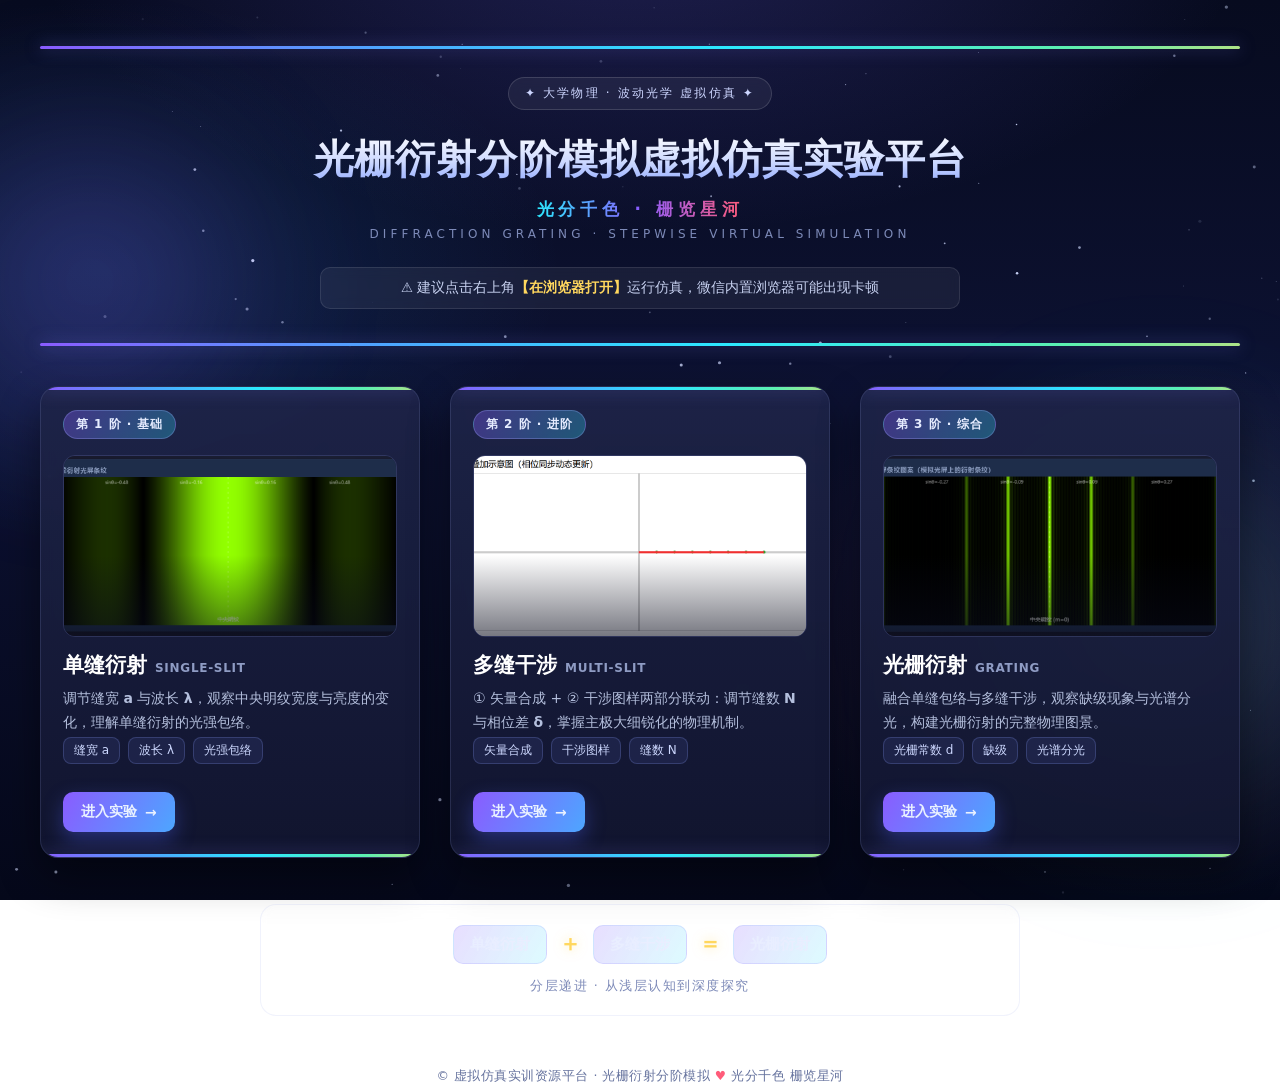
==== sim/index.html @ 60700ded "光栅衍射数字化学习平台：首页/核心知识/虚拟仿真/实验/自制光谱仪/评论区" ====
<!DOCTYPE html>
<html lang="zh-CN">
<head>
<meta charset="UTF-8">
<meta name="viewport" content="width=device-width, initial-scale=1.0">
<title>光栅衍射分阶模拟虚拟仿真实验平台 · 光分千色 栅览星河</title>
<style>
:root{
    --bg0:#070b1f;
    --bg1:#0d1233;
    --bg2:#1b1f4b;
    --ink:#eef1ff;
    --ink-dim:#9aa6d6;
    --violet:#8a5cff;
    --blue:#4da6ff;
    --cyan:#2ce8ff;
    --green:#5cf0b0;
    --yellow:#ffd75e;
    --orange:#ff9a4d;
    --red:#ff5c7a;
}

*{
    margin:0;
    padding:0;
    box-sizing:border-box;
    font-family:"Microsoft YaHei","PingFang SC",system-ui,sans-serif;
}

html,body{
    height:100%;
}

body{
    min-height:100vh;
    color:var(--ink);
    background:
        radial-gradient(ellipse 80% 60% at 50% -10%, rgba(90,80,200,.30), transparent 60%),
        radial-gradient(ellipse 60% 50% at 8% 30%, rgba(46,166,255,.14), transparent 60%),
        radial-gradient(ellipse 60% 50% at 92% 70%, rgba(255,92,122,.10), transparent 60%),
        linear-gradient(180deg,var(--bg0),var(--bg1) 45%,#05081a);
    background-attachment:fixed;
    overflow-x:hidden;
    padding:46px 20px 40px;
    position:relative;
}

/* 星空画布 */
#stars{
    position:fixed;
    inset:0;
    width:100%;
    height:100%;
    z-index:0;
    pointer-events:none;
}

/* 星云光斑 */
.nebula{
    position:fixed;
    border-radius:50%;
    filter:blur(70px);
    opacity:.5;
    z-index:0;
    pointer-events:none;
    animation:drift 18s ease-in-out infinite alternate;
}
.nebula-1{
    width:420px;height:420px;
    left:-120px;top:8%;
    background:radial-gradient(circle, rgba(138,92,255,.55), transparent 70%);
}
.nebula-2{
    width:520px;height:520px;
    right:-140px;bottom:2%;
    background:radial-gradient(circle, rgba(44,232,255,.40), transparent 70%);
    animation-delay:-9s;
}
@keyframes drift{
    from{transform:translate(0,0) scale(1);}
    to{transform:translate(40px,-30px) scale(1.08);}
}

.container{
    max-width:1200px;
    margin:0 auto;
    position:relative;
    z-index:2;
}

/* ============ 光谱分割线（上下分割线） ============ */
.spectrum-line{
    height:3px;
    border-radius:3px;
    background:linear-gradient(90deg,
        var(--violet),var(--blue),var(--cyan),var(--green),
        var(--yellow),var(--orange),var(--red),var(--violet));
    background-size:200% 100%;
    animation:flow 8s linear infinite;
    box-shadow:0 0 16px rgba(130,130,255,.50);
    position:relative;
}
@keyframes flow{
    from{background-position:0 0;}
    to{background-position:200% 0;}
}

/* ============ 页头 ============ */
.site-badge{
    display:inline-block;
    font-size:12px;
    letter-spacing:.18em;
    color:#cdd6ff;
    background:rgba(255,255,255,.06);
    border:1px solid rgba(255,255,255,.14);
    padding:7px 16px;
    border-radius:999px;
    backdrop-filter:blur(6px);
    margin-bottom:22px;
}

h1{
    text-align:center;
    font-size:clamp(24px,4.6vw,40px);
    font-weight:800;
    letter-spacing:.02em;
    line-height:1.35;
    background:linear-gradient(180deg,#ffffff, #cdd9ff 55%, #8fa8ff);
    -webkit-background-clip:text;
    background-clip:text;
    -webkit-text-fill-color:transparent;
    margin-bottom:12px;
}

.sub-title{
    text-align:center;
    font-size:17px;
    letter-spacing:.28em;
    color:#cfe0ff;
    margin-bottom:6px;
}
.sub-title .poem{
    font-weight:700;
    background:linear-gradient(90deg,var(--cyan),var(--violet),var(--red));
    -webkit-background-clip:text;
    background-clip:text;
    -webkit-text-fill-color:transparent;
}
.sub-title .en{
    display:block;
    font-size:12px;
    letter-spacing:.34em;
    color:#7d8ab8;
    margin-top:6px;
    text-transform:uppercase;
}

.tip-info{
    max-width:640px;
    margin:26px auto 0;
    background:rgba(255,255,255,.06);
    color:#c7d1f0;
    padding:11px 18px;
    border-radius:10px;
    text-align:center;
    font-size:13.5px;
    border:1px solid rgba(255,255,255,.10);
    backdrop-filter:blur(6px);
}
.tip-info b{color:#ffd75e;}

/* 头部分割线：标题上、下各一条 */
.head-line-top{margin-bottom:28px;}
.head-line-bottom{margin:34px auto 40px;}

/* ============ 三板块卡片 ============ */
.grid-box{
    display:grid;
    grid-template-columns:repeat(auto-fit,minmax(280px,1fr));
    gap:30px;
}

.card{
    position:relative;
    background:linear-gradient(180deg, rgba(30,36,72,.92), rgba(18,22,48,.94));
    border:1px solid rgba(150,160,230,.16);
    border-radius:18px;
    overflow:hidden;
    box-shadow:0 18px 40px rgba(0,0,0,.45);
    transition:transform .35s cubic-bezier(.2,.7,.3,1), box-shadow .35s, border-color .35s;
    backdrop-filter:blur(8px);
    display:flex;
    flex-direction:column;
}

.card:hover{
    transform:translateY(-10px);
    border-color:rgba(150,170,255,.55);
    box-shadow:0 30px 60px rgba(30,40,120,.55), 0 0 0 1px rgba(140,160,255,.12);
}

/* 卡片上、下分割线 */
.card-line-top{border-radius:0 0 3px 3px;}
.card-line-bottom{
    border-radius:3px 3px 0 0;
    margin-top:auto;
}

.card-body{
    padding:20px 22px 22px;
    display:flex;
    flex-direction:column;
    gap:14px;
    flex:1;
}

.step-badge{
    align-self:flex-start;
    font-size:12px;
    font-weight:700;
    letter-spacing:.08em;
    color:#e6ecff;
    padding:5px 12px;
    border-radius:999px;
    background:linear-gradient(120deg, rgba(138,92,255,.35), rgba(44,232,255,.28));
    border:1px solid rgba(160,170,255,.30);
    margin-bottom:2px;
}

.img-wrap{
    border-radius:12px;
    overflow:hidden;
    position:relative;
    border:1px solid rgba(150,160,230,.18);
}
.img-wrap::after{
    content:"";
    position:absolute;
    inset:0;
    background:linear-gradient(180deg, transparent 55%, rgba(8,10,26,.55));
    pointer-events:none;
}
.card-img{
    width:100%;
    height:180px;
    object-fit:cover;
    display:block;
    transition:transform .6s cubic-bezier(.2,.7,.3,1);
}
.card:hover .card-img{transform:scale(1.08);}

.card-content h3{
    font-size:21px;
    font-weight:800;
    color:#fff;
    margin-bottom:8px;
}
.card-content h3 .cn{display:inline-block;}
.card-content .en-tag{
    font-size:12px;
    color:#8f9cc4;
    letter-spacing:.06em;
    margin-left:8px;
    font-weight:600;
    text-transform:uppercase;
}

.card-content p{
    font-size:14px;
    color:#b4bfdd;
    line-height:1.7;
}

.tags{
    display:flex;
    flex-wrap:wrap;
    gap:8px;
    margin-top:2px;
}
.tags span{
    font-size:12px;
    color:#cdd8ff;
    background:rgba(120,140,255,.10);
    border:1px solid rgba(140,160,255,.22);
    padding:4px 10px;
    border-radius:8px;
}

.enter{
    margin-top:14px;
    display:inline-flex;
    align-items:center;
    gap:8px;
    font-size:14px;
    font-weight:700;
    color:#eaf2ff;
    background:linear-gradient(120deg,var(--violet),var(--blue));
    padding:11px 18px;
    border-radius:10px;
    text-decoration:none;
    width:fit-content;
    transition:transform .25s, box-shadow .25s, filter .25s;
    box-shadow:0 8px 20px rgba(80,100,255,.35);
}
.enter:hover{
    transform:translateX(4px);
    filter:brightness(1.1);
    box-shadow:0 12px 26px rgba(90,110,255,.5);
}
.enter .arrow{transition:transform .25s;}
.enter:hover .arrow{transform:translateX(3px);}

/* ============ 递进公式条 ============ */
.path{
    margin:46px auto 0;
    max-width:760px;
    display:flex;
    align-items:center;
    justify-content:center;
    flex-wrap:wrap;
    gap:12px;
    padding:20px 22px;
    border-radius:16px;
    background:rgba(255,255,255,.045);
    border:1px solid rgba(150,160,230,.14);
    backdrop-filter:blur(6px);
}
.path .node{
    font-size:15px;
    font-weight:700;
    color:#e9eeff;
    padding:9px 16px;
    border-radius:10px;
    background:linear-gradient(120deg, rgba(138,92,255,.20), rgba(44,232,255,.16));
    border:1px solid rgba(160,170,255,.26);
    white-space:nowrap;
}
.path .op{
    font-size:22px;
    font-weight:800;
    color:#ffd75e;
    text-shadow:0 0 12px rgba(255,215,94,.55);
}
.path .hint{
    flex-basis:100%;
    text-align:center;
    font-size:12.5px;
    letter-spacing:.12em;
    color:#7d8ab8;
    margin-top:2px;
}

footer{
    margin-top:52px;
    text-align:center;
    color:#66739e;
    font-size:12.5px;
    letter-spacing:.04em;
}
footer .heart{color:var(--red);}

@media (max-width:600px){
    body{padding:30px 14px 32px;}
    .site-badge{font-size:11px;letter-spacing:.12em;padding:6px 13px;}
    h1{letter-spacing:0;line-height:1.45;}
    h1 .mbr{display:block;}
    .sub-title{font-size:15px;letter-spacing:.16em;}
    .sub-title .en{letter-spacing:.22em;}
    .grid-box{gap:20px;}
    .card-img{height:160px;}
    .card-content h3{font-size:19px;}
    .path{padding:16px 12px;gap:8px;}
    .path .node{font-size:13px;padding:8px 12px;}
    .path .op{font-size:18px;}
    .tip-info{font-size:12.5px;padding:10px 14px;}
}
</style>
</head>
<body>
<canvas id="stars"></canvas>
<div class="nebula nebula-1"></div>
<div class="nebula nebula-2"></div>

<div class="container">

    <!-- 页头上分割线 -->
    <div class="spectrum-line head-line-top"></div>

    <header>
        <div style="text-align:center;"><span class="site-badge">✦ 大学物理 · 波动光学 虚拟仿真 ✦</span></div>
        <h1>光栅衍射分阶模拟<span class="mbr">虚拟仿真实验平台</span></h1>
        <p class="sub-title">
            <span class="poem">光分千色 · 栅览星河</span>
            <span class="en">Diffraction Grating · Stepwise Virtual Simulation</span>
        </p>
        <div class="tip-info">
            ⚠️ 建议点击右上角<b>【在浏览器打开】</b>运行仿真，微信内置浏览器可能出现卡顿
        </div>
    </header>

    <!-- 页头下分割线 -->
    <div class="spectrum-line head-line-bottom"></div>

    <div class="grid-box">

        <!-- 仿真 1 · 单缝衍射 -->
        <div class="card">
            <div class="spectrum-line card-line-top"></div>
            <div class="card-body">
                <span class="step-badge">第 1 阶 · 基础</span>
                <div class="img-wrap">
                    <img class="card-img" src="assets/preview/sim1.jpg" alt="单缝衍射预览">
                </div>
                <div class="card-content">
                    <h3><span class="cn">单缝衍射</span><span class="en-tag">Single-slit</span></h3>
                    <p>调节缝宽 <b>a</b> 与波长 <b>λ</b>，观察中央明纹宽度与亮度的变化，理解单缝衍射的光强包络。</p>
                    <div class="tags">
                        <span>缝宽 a</span><span>波长 λ</span><span>光强包络</span>
                    </div>
                </div>
                <a class="enter" href="./sim1/index.html" target="_blank">进入实验 <span class="arrow">→</span></a>
            </div>
            <div class="spectrum-line card-line-bottom"></div>
        </div>

        <!-- 仿真 2 · 多缝干涉 -->
        <div class="card">
            <div class="spectrum-line card-line-top"></div>
            <div class="card-body">
                <span class="step-badge">第 2 阶 · 进阶</span>
                <div class="img-wrap">
                    <img class="card-img" src="assets/preview/sim2.jpg" alt="多缝干涉预览">
                </div>
                <div class="card-content">
                    <h3><span class="cn">多缝干涉</span><span class="en-tag">Multi-slit</span></h3>
                    <p>① 矢量合成 + ② 干涉图样两部分联动：调节缝数 <b>N</b> 与相位差 <b>δ</b>，掌握主极大细锐化的物理机制。</p>
                    <div class="tags">
                        <span>矢量合成</span><span>干涉图样</span><span>缝数 N</span>
                    </div>
                </div>
                <a class="enter" href="./sim2/index.html" target="_blank">进入实验 <span class="arrow">→</span></a>
            </div>
            <div class="spectrum-line card-line-bottom"></div>
        </div>

        <!-- 仿真 3 · 光栅衍射 -->
        <div class="card">
            <div class="spectrum-line card-line-top"></div>
            <div class="card-body">
                <span class="step-badge">第 3 阶 · 综合</span>
                <div class="img-wrap">
                    <img class="card-img" src="assets/preview/sim3.jpg" alt="光栅衍射预览">
                </div>
                <div class="card-content">
                    <h3><span class="cn">光栅衍射</span><span class="en-tag">Grating</span></h3>
                    <p>融合单缝包络与多缝干涉，观察缺级现象与光谱分光，构建光栅衍射的完整物理图景。</p>
                    <div class="tags">
                        <span>光栅常数 d</span><span>缺级</span><span>光谱分光</span>
                    </div>
                </div>
                <a class="enter" href="./sim3/index.html" target="_blank">进入实验 <span class="arrow">→</span></a>
            </div>
            <div class="spectrum-line card-line-bottom"></div>
        </div>

    </div>

    <!-- 阶梯递进公式 -->
    <div class="path">
        <span class="node">单缝衍射</span>
        <span class="op">＋</span>
        <span class="node">多缝干涉</span>
        <span class="op">＝</span>
        <span class="node">光栅衍射</span>
        <span class="hint">分层递进 · 从浅层认知到深度探究</span>
    </div>

    <footer>
        © 虚拟仿真实训资源平台 · 光栅衍射分阶模拟 <span class="heart">♥</span> 光分千色 栅览星河
    </footer>
</div>

<script>
(function(){
    const canvas = document.getElementById('stars');
    const ctx = canvas.getContext('2d');
    let stars = [];
    let w = 0, h = 0, dpr = Math.min(window.devicePixelRatio || 1, 2);

    function resize(){
        w = canvas.clientWidth = window.innerWidth;
        h = canvas.clientHeight = window.innerHeight;
        canvas.width = w * dpr;
        canvas.height = h * dpr;
        ctx.setTransform(dpr,0,0,dpr,0,0);
        makeStars();
    }

    function makeStars(){
        stars = [];
        const count = Math.min(220, Math.floor(w * h / 9000));
        for(let i=0;i<count;i++){
            stars.push({
                x:Math.random()*w,
                y:Math.random()*h,
                r:Math.random()*1.4 + 0.3,
                base:Math.random()*0.5 + 0.25,
                speed:Math.random()*0.02 + 0.004,
                phase:Math.random()*Math.PI*2
            });
        }
    }

    let t = 0;
    function draw(){
        ctx.clearRect(0,0,w,h);
        t += 0.016;
        for(let i=0;i<stars.length;i++){
            const s = stars[i];
            const a = s.base + Math.sin(t*s.speed + s.phase) * 0.22;
            const alpha = Math.max(0.05, Math.min(1, a));
            ctx.beginPath();
            ctx.arc(s.x, s.y, s.r, 0, Math.PI*2);
            ctx.fillStyle = 'rgba(210,220,255,' + alpha.toFixed(3) + ')';
            ctx.fill();
        }
        requestAnimationFrame(draw);
    }

    window.addEventListener('resize', resize);
    resize();
    draw();
})();
</script>
</body>
</html>
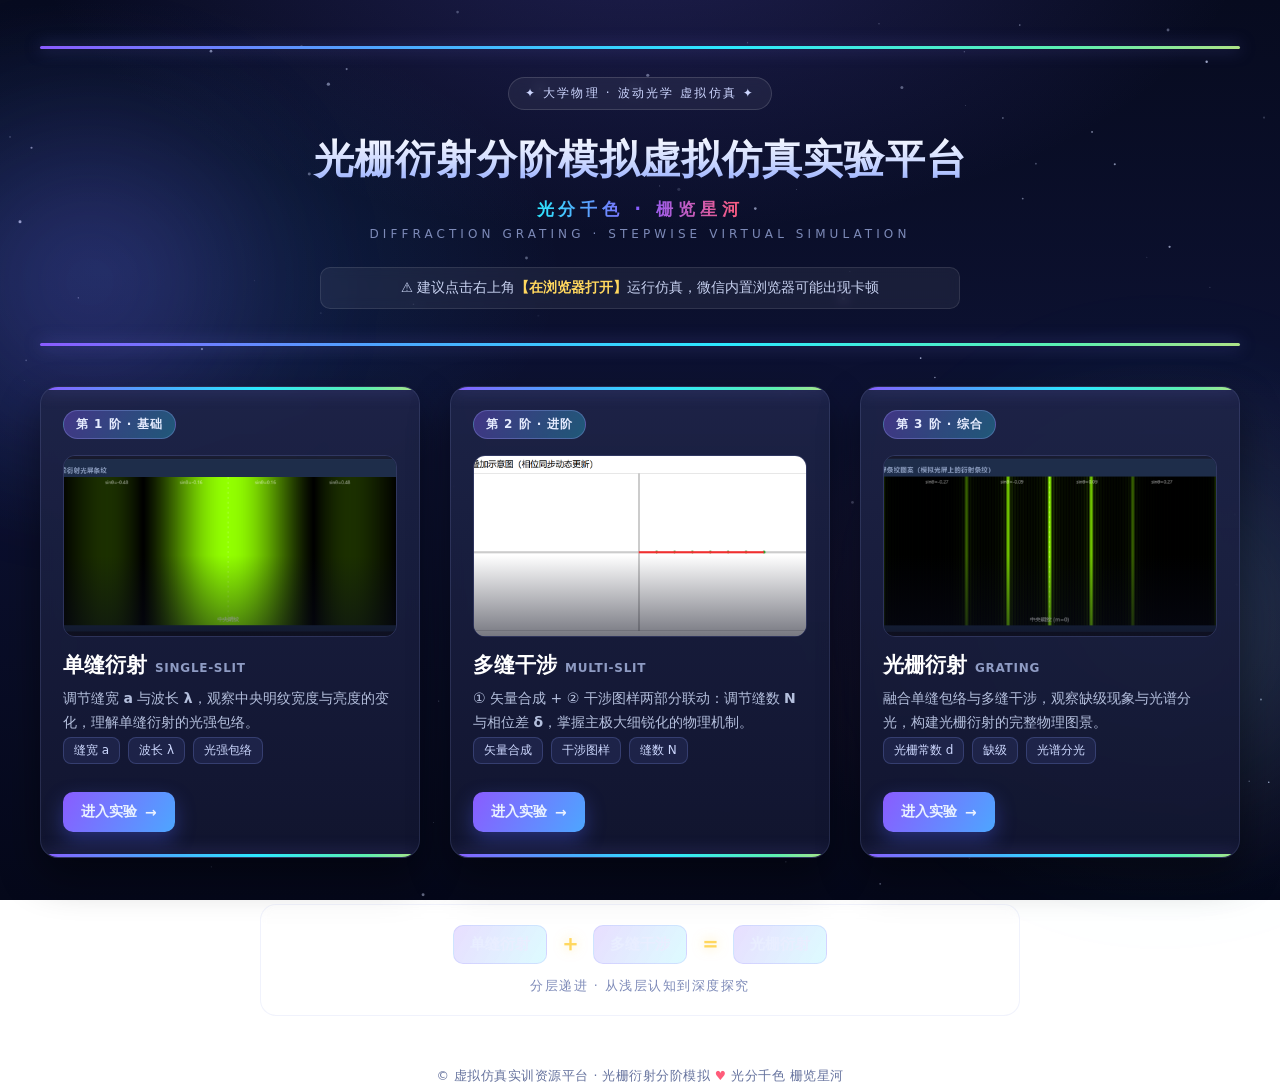
==== commit d5c683fa: "测量原理改为两步测量流程；修正预览图格式(.jpg→.png)；优化移动端响应式" ====
--- a/sim/index.html
+++ b/sim/index.html
@@ -409,7 +409,7 @@
             <div class="card-body">
                 <span class="step-badge">第 1 阶 · 基础</span>
                 <div class="img-wrap">
-                    <img class="card-img" src="assets/preview/sim1.jpg" alt="单缝衍射预览">
+                    <img class="card-img" src="assets/preview/sim1.png" alt="单缝衍射预览">
                 </div>
                 <div class="card-content">
                     <h3><span class="cn">单缝衍射</span><span class="en-tag">Single-slit</span></h3>
@@ -429,7 +429,7 @@
             <div class="card-body">
                 <span class="step-badge">第 2 阶 · 进阶</span>
                 <div class="img-wrap">
-                    <img class="card-img" src="assets/preview/sim2.jpg" alt="多缝干涉预览">
+                    <img class="card-img" src="assets/preview/sim2.png" alt="多缝干涉预览">
                 </div>
                 <div class="card-content">
                     <h3><span class="cn">多缝干涉</span><span class="en-tag">Multi-slit</span></h3>
@@ -449,7 +449,7 @@
             <div class="card-body">
                 <span class="step-badge">第 3 阶 · 综合</span>
                 <div class="img-wrap">
-                    <img class="card-img" src="assets/preview/sim3.jpg" alt="光栅衍射预览">
+                    <img class="card-img" src="assets/preview/sim3.png" alt="光栅衍射预览">
                 </div>
                 <div class="card-content">
                     <h3><span class="cn">光栅衍射</span><span class="en-tag">Grating</span></h3>
